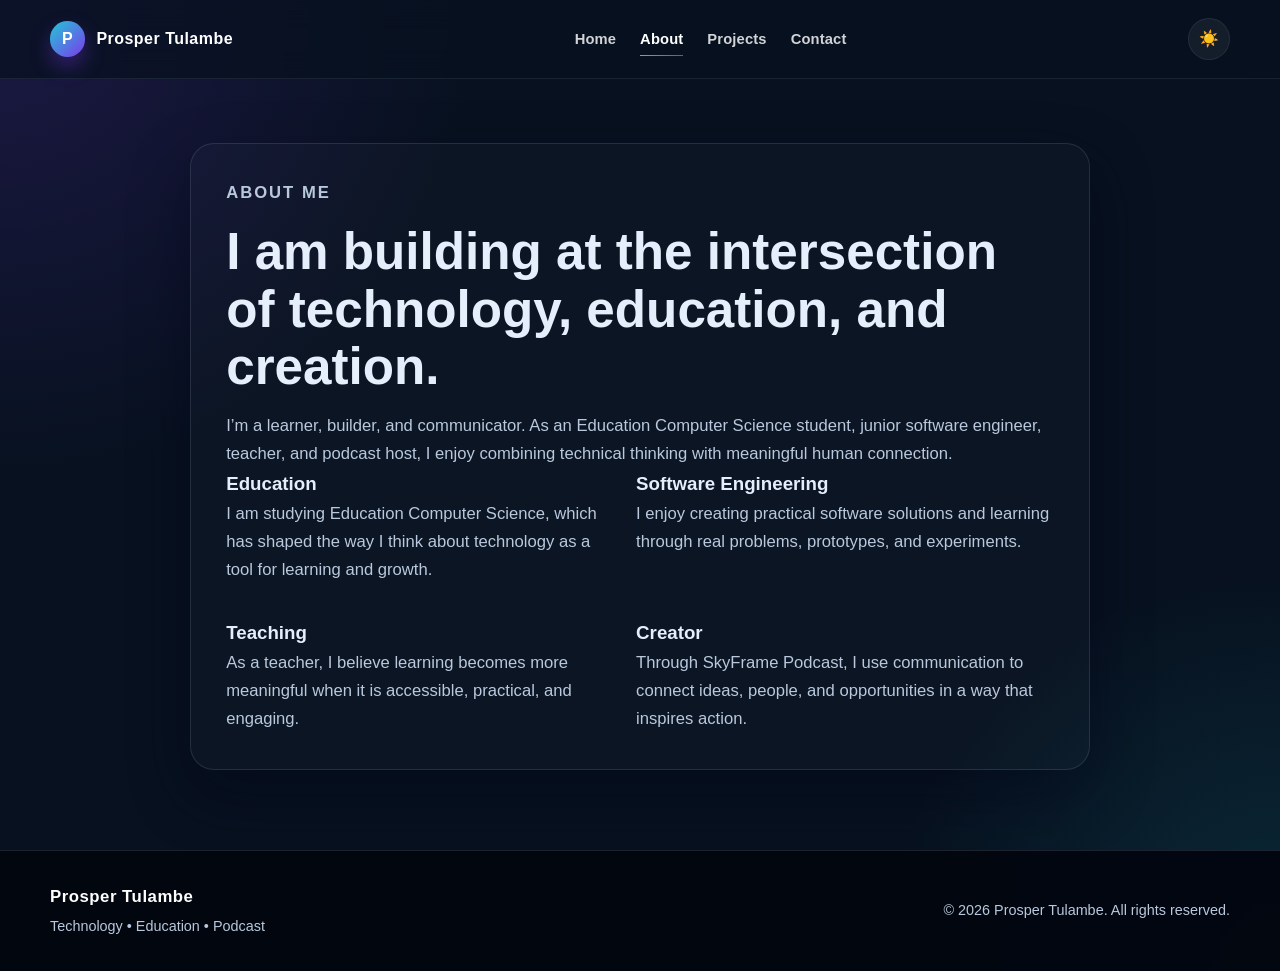
==== about.html @ 8300c0da "this is my initial portfolio" ====
<!DOCTYPE html>
<html lang="en">
<head>
    <meta charset="UTF-8">
    <meta name="viewport" content="width=device-width, initial-scale=1.0">
    <title>About | Prosper Tulambe</title>
    <link rel="stylesheet" href="css/style.css">
</head>
<body>
    <header class="site-header">
        <nav class="navbar container" aria-label="Main navigation">
            <a href="index.html" class="brand" aria-label="Prosper Tulambe home">
                <span class="brand-mark">P</span>
                <span>Prosper Tulambe</span>
            </a>

            <ul class="nav-list">
                <li><a href="index.html">Home</a></li>
                <li><a href="about.html" class="active">About</a></li>
                <li><a href="projects.html">Projects</a></li>
               
                <li><a href="contact.html">Contact</a></li>
            </ul>

            <button class="theme-toggle" type="button" aria-label="Switch to light mode">☀️</button>
        </nav>
    </header>

    <main class="page-main container">
        <section class="content-block">
            <p class="eyebrow">About Me</p>
            <h1>I am building at the intersection of technology, education, and creation.</h1>
            <p>
                I’m a learner, builder, and communicator. As an Education Computer Science student,
                junior software engineer, teacher, and podcast host, I enjoy combining technical thinking
                with meaningful human connection.
            </p>

            <div class="about-grid">
                <div>
                    <h3>Education</h3>
                    <p>I am studying Education Computer Science, which has shaped the way I think about technology as a tool for learning and growth.</p>
                </div>
                <div>
                    <h3>Software Engineering</h3>
                    <p>I enjoy creating practical software solutions and learning through real problems, prototypes, and experiments.</p>
                </div>
                <div>
                    <h3>Teaching</h3>
                    <p>As a teacher, I believe learning becomes more meaningful when it is accessible, practical, and engaging.</p>
                </div>
                <div>
                    <h3>Creator</h3>
                    <p>Through SkyFrame Podcast, I use communication to connect ideas, people, and opportunities in a way that inspires action.</p>
                </div>
            </div>
        </section>
    </main>

    <footer class="site-footer">
        <div class="container footer-inner footer-simple">
            <div class="footer-brand">
                <h3>Prosper Tulambe</h3>
                <p>Technology • Education • Podcast</p>
            </div>
            <p class="footer-copy">© 2026 Prosper Tulambe. All rights reserved.</p>
        </div>
    </footer>

    <script src="js/script.js"></script>
</body>
</html>
---- css/style.css ----
:root {
    --bg: #07111f;
    --bg-soft: #0d1b2a;
    --panel: rgba(15, 23, 42, 0.72);
    --panel-strong: rgba(8, 15, 26, 0.9);
    --surface: #ffffff;
    --surface-soft: #eef5ff;
    --primary: #7c3aed;
    --primary-strong: #5b21b6;
    --secondary: #22c7d6;
    --text: #e5eefb;
    --text-soft: #b9c8dc;
    --text-dark: #0f172a;
    --text-muted: #65758a;
    --line: rgba(148, 163, 184, 0.18);
    --shadow: 0 24px 60px rgba(2, 6, 23, 0.38);
    --radius: 22px;
    --radius-lg: 32px;
}

body.light-mode {
    --bg: #f3f7fb;
    --bg-soft: #eaf1ff;
    --panel: rgba(255, 255, 255, 0.8);
    --panel-strong: rgba(255, 255, 255, 0.95);
    --surface: #ffffff;
    --surface-soft: #edf5ff;
    --primary: #6d4ae8;
    --primary-strong: #4c2ec2;
    --secondary: #0ea5a4;
    --text: #111827;
    --text-soft: #475569;
    --text-dark: #0f172a;
    --text-muted: #64748b;
    --line: rgba(15, 23, 42, 0.08);
    --shadow: 0 18px 40px rgba(15, 23, 42, 0.12);
}

* {
    margin: 0;
    padding: 0;
    box-sizing: border-box;
}

html {
    scroll-behavior: smooth;
}

body {
    font-family: "Inter", "Segoe UI", sans-serif;
    background:
        radial-gradient(circle at top left, rgba(124, 58, 237, 0.18), transparent 30%),
        radial-gradient(circle at bottom right, rgba(34, 199, 214, 0.14), transparent 25%),
        var(--bg);
    color: var(--text);
    line-height: 1.7;
    transition: background 0.3s ease, color 0.3s ease;
}

body.light-mode {
    background:
        radial-gradient(circle at top left, rgba(109, 74, 232, 0.12), transparent 30%),
        radial-gradient(circle at bottom right, rgba(14, 165, 164, 0.10), transparent 28%),
        var(--bg);
}

a {
    color: inherit;
    text-decoration: none;
}

img {
    display: block;
    max-width: 100%;
}

button,
input,
textarea {
    font: inherit;
}

.container {
    width: min(1180px, calc(100% - 2rem));
    margin: 0 auto;
}

.site-header {
    position: sticky;
    top: 0;
    z-index: 50;
    backdrop-filter: blur(16px);
    background: rgba(7, 17, 31, 0.72);
    border-bottom: 1px solid rgba(148, 163, 184, 0.12);
    transition: background 0.3s ease, border-color 0.3s ease;
}

body.light-mode .site-header {
    background: rgba(255, 255, 255, 0.8);
    border-color: rgba(15, 23, 42, 0.08);
}

.navbar {
    display: flex;
    align-items: center;
    justify-content: space-between;
    min-height: 78px;
    gap: 1rem;
}

.brand {
    display: inline-flex;
    align-items: center;
    gap: 0.7rem;
    color: #fff;
    font-weight: 700;
    letter-spacing: 0.03em;
}

body.light-mode .brand {
    color: var(--text-dark);
}

.brand-mark {
    display: inline-flex;
    width: 2.2rem;
    height: 2.2rem;
    align-items: center;
    justify-content: center;
    border-radius: 50%;
    background: linear-gradient(135deg, var(--secondary), var(--primary));
    color: #fff;
    font-weight: 800;
    box-shadow: 0 10px 20px rgba(124, 58, 237, 0.35);
}

.nav-list {
    list-style: none;
    display: flex;
    align-items: center;
    justify-content: center;
    gap: 1.5rem;
    padding: 0;
    background: transparent;
    border: none;
    border-radius: 0;
    box-shadow: none;
}

body.light-mode .nav-list {
    background: transparent;
    border-color: transparent;
}

.nav-list a {
    position: relative;
    color: rgba(255, 255, 255, 0.82);
    font-size: 0.92rem;
    font-weight: 600;
    letter-spacing: 0.01em;
    transition: color 0.25s ease;
    padding: 0.2rem 0;
    background: transparent;
    border: none;
    border-radius: 0;
}

body.light-mode .nav-list a {
    color: var(--text-dark);
}

.nav-list a::after {
    content: "";
    position: absolute;
    left: 0;
    bottom: -0.35rem;
    width: 100%;
    height: 1.5px;
    background: linear-gradient(90deg, var(--secondary), var(--primary));
    transform: scaleX(0);
    transform-origin: left center;
    transition: transform 0.25s ease;
}

.nav-list a:hover,
.nav-list a.active {
    color: #fff;
}

body.light-mode .nav-list a:hover,
body.light-mode .nav-list a.active {
    color: var(--primary-strong);
}

.nav-list a:hover::after,
.nav-list a.active::after {
    transform: scaleX(1);
}

.theme-toggle {
    width: 42px;
    height: 42px;
    border: 1px solid rgba(148, 163, 184, 0.12);
    background: rgba(255, 255, 255, 0.06);
    color: #fff;
    border-radius: 50%;
    cursor: pointer;
    transition: transform 0.25s ease, background 0.25s ease;
}

body.light-mode .theme-toggle {
    background: rgba(15, 23, 42, 0.05);
    color: var(--text-dark);
}

.theme-toggle:hover {
    transform: translateY(-1px);
}

main {
    overflow: hidden;
}

.hero {
    display: grid;
    grid-template-columns: 1.1fr 0.9fr;
    align-items: center;
    gap: 3rem;
    min-height: 80vh;
    padding: 4rem 0 2rem;
}

.hero-copy {
    max-width: 620px;
}

.eyebrow {
    display: inline-block;
    margin-bottom: 1rem;
    font-size: 0.78rem;
    font-weight: 700;
    letter-spacing: 0.12em;
    text-transform: uppercase;
    color: var(--secondary);
}

.hero-copy h1 {
    font-size: clamp(2.5rem, 4vw, 4.6rem);
    line-height: 1.06;
    letter-spacing: -0.05em;
    margin-bottom: 1rem;
    opacity: 0;
    transform: translateX(-28px);
    animation: slideInHero 0.9s cubic-bezier(0.2, 0.8, 0.2, 1) 0.15s forwards;
}

@keyframes slideInHero {
    0% {
        opacity: 0;
        transform: translateX(-28px);
    }
    100% {
        opacity: 1;
        transform: translateX(0);
    }
}

.lead {
    color: var(--text-soft);
    font-size: 1.08rem;
    max-width: 58ch;
}

.hero-actions {
    display: flex;
    flex-wrap: wrap;
    gap: 1rem;
    margin: 1.7rem 0 1.4rem;
}

.btn {
    display: inline-flex;
    align-items: center;
    justify-content: center;
    min-height: 3.15rem;
    padding: 0.8rem 1.4rem;
    border-radius: 999px;
    font-weight: 700;
    transition: transform 0.25s ease, box-shadow 0.25s ease, border-color 0.25s ease;
}

.btn:hover {
    transform: translateY(-2px);
}

.btn-primary {
    background: linear-gradient(135deg, var(--primary), var(--secondary));
    color: #fff;
    box-shadow: 0 18px 32px rgba(124, 58, 237, 0.25);
}

.btn-secondary {
    background: rgba(255, 255, 255, 0.04);
    border: 1px solid rgba(148, 163, 184, 0.24);
    color: var(--text);
}

body.light-mode .btn-secondary {
    background: rgba(15, 23, 42, 0.02);
}

.social-links {
    display: flex;
    flex-wrap: wrap;
    gap: 0.8rem;
}

.social-links a {
    padding: 0.55rem 0.9rem;
    border-radius: 999px;
    border: 1px solid rgba(148, 163, 184, 0.18);
    background: rgba(255, 255, 255, 0.02);
    color: var(--text-soft);
    font-size: 0.85rem;
    font-weight: 600;
}

.hero-visual {
    display: flex;
    justify-content: center;
}

.profile-ring {
    position: relative;
    width: min(420px, 85vw);
    aspect-ratio: 1;
    border-radius: 50%;
    padding: 3px;
    background: linear-gradient(135deg, rgba(34, 199, 214, 0.9), rgba(124, 58, 237, 0.9));
    box-shadow: 0 20px 40px rgba(124, 58, 237, 0.14);
}

.profile-ring::before {
    content: "";
    position: absolute;
    inset: -5px;
    border-radius: 50%;
    border: 1px solid rgba(255, 255, 255, 0.12);
}

.profile-ring img {
    width: 100%;
    height: 100%;
    object-fit: cover;
    border-radius: 50%;
    border: 1px solid rgba(255, 255, 255, 0.35);
}

.feature-section {
    padding: 2rem 0 5rem;
}

.section-title {
    margin-bottom: 2rem;
}

.section-title h2 {
    font-size: clamp(2rem, 3vw, 3rem);
    letter-spacing: -0.04em;
    line-height: 1.1;
}

.feature-grid {
    display: grid;
    grid-template-columns: repeat(3, minmax(0, 1fr));
    gap: 1.4rem;
}

.feature-card {
    background: rgba(255, 255, 255, 0.02);
    border: 1px solid var(--line);
    border-radius: 20px;
    padding: 1.6rem;
    box-shadow: var(--shadow);
    transition: transform 0.25s ease, border-color 0.25s ease;
}

.feature-card:hover {
    transform: translateY(-4px);
    border-color: rgba(124, 58, 237, 0.35);
}

.feature-icon {
    display: inline-flex;
    align-items: center;
    justify-content: center;
    width: 52px;
    height: 52px;
    border-radius: 14px;
    background: linear-gradient(135deg, rgba(34, 199, 214, 0.18), rgba(124, 58, 237, 0.18));
    font-size: 1.5rem;
    margin-bottom: 1rem;
}

.feature-card h3 {
    margin-bottom: 0.7rem;
    font-size: 1.3rem;
}

.feature-card p {
    color: var(--text-soft);
}

.info-section {
    padding-bottom: 2rem;
}

.info-panel {
    display: grid;
    grid-template-columns: 1.2fr 0.8fr;
    gap: 1.5rem;
    padding: 2rem;
    border-radius: 28px;
    border: 1px solid var(--line);
    background: rgba(255, 255, 255, 0.02);
    box-shadow: var(--shadow);
}

.info-copy {
    display: grid;
    gap: 1rem;
}

.info-copy h2 {
    font-size: clamp(1.8rem, 2.5vw, 2.8rem);
    line-height: 1.15;
}

.highlight-list {
    list-style: none;
    display: grid;
    gap: 0.8rem;
    margin-top: 0.5rem;
}

.highlight-list li {
    position: relative;
    padding-left: 1.35rem;
    color: var(--text-soft);
}

.highlight-list li::before {
    content: "•";
    position: absolute;
    left: 0;
    color: var(--secondary);
    font-size: 1.4rem;
    line-height: 1;
}

.stats-box {
    display: grid;
    gap: 1rem;
    align-content: center;
}

.stat-item {
    padding: 1.3rem 1.2rem;
    border-radius: 20px;
    background: rgba(255, 255, 255, 0.03);
    border: 1px solid var(--line);
}

.stat-item strong {
    display: block;
    font-size: clamp(1.7rem, 2vw, 2.3rem);
    color: #fff;
}

.stat-item span {
    color: var(--text-soft);
}

.project-preview-grid {
    display: grid;
    grid-template-columns: repeat(3, minmax(0, 1fr));
    gap: 1.5rem;
}

.mini-project {
    padding: 1.6rem;
    border-radius: 24px;
    border: 1px solid var(--line);
    background: rgba(255, 255, 255, 0.02);
    box-shadow: var(--shadow);
}

.mini-project h3 {
    margin: 0.8rem 0 0.7rem;
    font-size: 1.35rem;
}

.mini-project p {
    color: var(--text-soft);
}

.mini-project ul {
    margin-top: 1rem;
    padding-left: 1.1rem;
    color: var(--text-soft);
}

.status-tag.in-progress {
    background: rgba(34, 199, 214, 0.12);
    color: #bef7ff;
}

.status-tag.prototype {
    background: rgba(124, 58, 237, 0.12);
    color: #d8c7ff;
}

.status-tag.planned {
    background: rgba(251, 191, 36, 0.12);
    color: #f8d77c;
}

.video-feature-grid {
    display: grid;
    grid-template-columns: 1.3fr 0.85fr 0.85fr;
    gap: 1.25rem;
}

.video-feature-card {
    display: grid;
    gap: 1rem;
    padding: 1rem;
    border-radius: 24px;
    border: 1px solid var(--line);
    background: rgba(255, 255, 255, 0.02);
    box-shadow: var(--shadow);
}

.video-feature-card.feature-main {
    grid-column: span 1;
}

.video-frame {
    overflow: hidden;
    border-radius: 18px;
    background: #000;
    min-height: 260px;
}

.video-frame iframe {
    width: 100%;
    height: 100%;
    min-height: 260px;
    border: 0;
}

.video-thumb {
    min-height: 180px;
    border-radius: 18px;
    background-size: cover;
    background-position: center;
}

.thumb-a {
    background: linear-gradient(135deg, rgba(124, 58, 237, 0.4), rgba(34, 199, 214, 0.35)), url('https://images.unsplash.com/photo-1492691527719-9d1e07e534b4?auto=format&fit=crop&w=900&q=80') center/cover no-repeat;
}

.thumb-b {
    background: linear-gradient(135deg, rgba(124, 58, 237, 0.4), rgba(34, 199, 214, 0.35)), url('https://images.unsplash.com/photo-1522202176988-66273c2fd55f?auto=format&fit=crop&w=900&q=80') center/cover no-repeat;
}

.video-copy {
    display: grid;
    gap: 0.7rem;
}

.video-copy h3 {
    font-size: 1.3rem;
}

.video-copy p {
    color: var(--text-soft);
}

.video-copy a {
    color: #fff;
    font-weight: 700;
}

.video-tag {
    display: inline-flex;
    width: fit-content;
    padding: 0.45rem 0.75rem;
    border-radius: 999px;
    background: rgba(34, 199, 214, 0.12);
    color: #bef7ff;
    font-size: 0.7rem;
    font-weight: 700;
    letter-spacing: 0.05em;
    text-transform: uppercase;
}

.page-main {
    padding: 4rem 0 5rem;
}

.content-block {
    max-width: 900px;
    margin: 0 auto;
    background: rgba(255, 255, 255, 0.02);
    border: 1px solid var(--line);
    border-radius: 24px;
    padding: 2.2rem;
    box-shadow: var(--shadow);
}

.content-block h1 {
    font-size: clamp(2rem, 4vw, 3.2rem);
    line-height: 1.12;
    margin-bottom: 1rem;
}

.content-block p {
    color: var(--text-soft);
    font-size: 1.04rem;
}

.contact-actions {
    display: grid;
    gap: 1rem;
    margin-top: 2rem;
}

.contact-action {
    display: flex;
    align-items: center;
    gap: 1rem;
    padding: 1rem 1.1rem;
    border-radius: 18px;
    border: 1px solid var(--line);
    background: rgba(255, 255, 255, 0.02);
    color: var(--text);
    text-decoration: none;
    transition: transform 0.25s ease, border-color 0.25s ease, background 0.25s ease;
}

.contact-action:hover {
    transform: translateY(-2px);
    border-color: rgba(255, 255, 255, 0.18);
    background: rgba(255, 255, 255, 0.04);
}

.contact-icon {
    display: inline-flex;
    align-items: center;
    justify-content: center;
    width: 3.1rem;
    height: 3.1rem;
    border-radius: 14px;
    background: rgba(255, 255, 255, 0.04);
    border: 1px solid rgba(148, 163, 184, 0.12);
    flex-shrink: 0;
}

.contact-action strong {
    display: block;
    color: #fff;
    margin-bottom: 0.15rem;
}

.contact-action small {
    color: var(--text-soft);
    font-size: 0.82rem;
}

.contact-action.whatsapp .contact-icon {
    background: rgba(37, 211, 102, 0.12);
    border-color: rgba(37, 211, 102, 0.22);
}

.contact-action.email .contact-icon {
    background: rgba(234, 67, 53, 0.1);
    border-color: rgba(234, 67, 53, 0.2);
}

.contact-action.whatsapp .contact-icon i {
    color: #25D366;
    font-size: 1.5rem;
}

.contact-action.email .contact-icon i {
    color: #EA4335;
    font-size: 1.4rem;
}

body.light-mode .contact-action {
    background: rgba(15, 23, 42, 0.02);
    border-color: rgba(15, 23, 42, 0.10);
}

body.light-mode .contact-action .contact-icon {
    background: #ffffff;
    border-color: rgba(15, 23, 42, 0.08);
}

body.light-mode .contact-action strong {
    color: #111827;
}

@media (max-width: 900px) {
    .navbar {
        flex-wrap: wrap;
        padding: 0.8rem 0;
    }

    .nav-list {
        order: 3;
        width: 100%;
        flex-wrap: wrap;
        gap: 0.8rem 1rem;
        padding: 0.8rem 1rem;
    }

    .hero {
        grid-template-columns: 1fr;
        text-align: center;
        padding-top: 3rem;
    }

    .hero-copy {
        max-width: 100%;
    }

    .hero-actions,
    .social-links {
        justify-content: center;
    }

    .feature-grid {
        grid-template-columns: 1fr;
    }
}

@media (max-width: 560px) {
    .brand span:last-child {
        display: none;
    }

    .nav-list {
        justify-content: center;
    }

    .nav-list li {
        width: auto;
    }

    .hero {
        min-height: auto;
    }

    .hero-copy h1 {
        font-size: 2.3rem;
    }

    .content-block {
        padding: 1.5rem;
    }
}
    gap: 0.85rem;
    margin-top: 1.2rem;
}

.social-row a,
.socials a {
    color: rgba(255, 255, 255, 0.8);
    font-weight: 600;
    transition: color 0.2s ease;
}

.social-row a:hover,
.socials a:hover {
    color: #fff;
}

.mini-stats {
    display: flex;
    flex-wrap: wrap;
    gap: 1rem;
    list-style: none;
    margin-top: 2rem;
}

.mini-stats li {
    min-width: 125px;
    padding: 1rem 1.1rem;
    background: rgba(15, 23, 42, 0.5);
    border: 1px solid var(--line);
    border-radius: 18px;
    box-shadow: var(--shadow);
}

.mini-stats strong {
    display: block;
    font-size: 1.4rem;
    color: #fff;
}

.mini-stats span {
    color: var(--text-soft);
    font-size: 0.82rem;
}

.hero-visual {
    display: flex;
    justify-content: center;
}

.profile-card {
    position: relative;
    width: min(100%, 480px);
    padding: 1rem;
    border-radius: var(--radius-lg);
    background: linear-gradient(135deg, rgba(124, 58, 237, 0.28), rgba(34, 199, 214, 0.12));
    border: 1px solid rgba(162, 180, 216, 0.15);
    box-shadow: var(--shadow);
}

.glow-ring {
    position: absolute;
    inset: 12% 10% auto auto;
    width: 120px;
    height: 120px;
    border-radius: 50%;
    background: rgba(34, 199, 214, 0.25);
    filter: blur(14px);
}

.profile-card img {
    position: relative;
    z-index: 1;
    width: 100%;
    height: 620px;
    object-fit: cover;
    border-radius: calc(var(--radius-lg) - 12px);
}

.section-heading {
    margin-bottom: 2rem;
}

.section-heading h2 {
    font-size: clamp(2rem, 3vw, 3rem);
    margin-bottom: 0;
}

.about-grid {
    display: grid;
    grid-template-columns: 0.95fr 1.05fr;
    gap: 2rem;
    align-items: start;
}

.about-story {
    display: grid;
    gap: 1rem;
    padding: 2rem;
    border-radius: var(--radius);
    background: rgba(15, 23, 42, 0.45);
    border: 1px solid var(--line);
    box-shadow: var(--shadow);
}

.about-story strong {
    color: #fff;
}

.about-cards {
    display: grid;
    grid-template-columns: repeat(2, minmax(0, 1fr));
    gap: 1.25rem;
}

.info-card,
.detail-card,
.project-card,
.skill-card,
.build-card,
.video-card,
.podcast-card,
.contact-form-wrap,
.timeline-item {
    background: rgba(15, 23, 42, 0.52);
    border: 1px solid var(--line);
    border-radius: var(--radius);
    box-shadow: var(--shadow);
}

.info-card,
.detail-card,
.project-card,
.skill-card,
.build-card,
.video-card,
.contact-form-wrap {
    padding: 1.5rem;
}

.card-icon {
    display: inline-flex;
    width: 2.3rem;
    height: 2.3rem;
    align-items: center;
    justify-content: center;
    border-radius: 50%;
    background: rgba(124, 58, 237, 0.12);
    color: #d5c5ff;
    font-size: 0.78rem;
    font-weight: 700;
    margin-bottom: 0.8rem;
}

.info-card h3,
.detail-card h3,
.project-card h3,
.skill-card h3,
.video-card h3,
.build-card h3 {
    margin-bottom: 0.6rem;
    color: #fff;
}

.filter-bar {
    display: flex;
    flex-wrap: wrap;
    gap: 0.8rem;
    margin-bottom: 1.8rem;
}

.filter-btn {
    padding: 0.7rem 1rem;
    border: 1px solid var(--line);
    border-radius: 999px;
    background: rgba(15, 23, 42, 0.28);
    color: var(--text-soft);
    font-weight: 600;
    cursor: pointer;
    transition: all 0.25s ease;
}

.filter-btn.active,
.filter-btn:hover {
    background: linear-gradient(135deg, rgba(124, 58, 237, 0.22), rgba(34, 199, 214, 0.1));
    color: var(--text);
    border-color: rgba(124, 58, 237, 0.35);
}

.skills-grid {
    display: grid;
    grid-template-columns: repeat(2, minmax(0, 1fr));
    gap: 1.5rem;
}

.skill-card ul {
    list-style: none;
    display: grid;
    gap: 0.65rem;
    margin-top: 0.8rem;
}

.skill-card li {
    display: flex;
    align-items: center;
    justify-content: space-between;
    gap: 1rem;
    padding: 0.7rem 0.8rem;
    border-radius: 12px;
    background: rgba(148, 163, 184, 0.06);
    border: 1px solid rgba(148, 163, 184, 0.08);
    color: var(--text);
}

.skill-card em {
    color: var(--secondary);
    font-style: normal;
    font-size: 0.75rem;
    letter-spacing: 0.04em;
    text-transform: uppercase;
}

.project-grid {
    display: grid;
    grid-template-columns: repeat(3, minmax(0, 1fr));
    gap: 1.5rem;
}

.project-top {
    display: flex;
    justify-content: space-between;
    gap: 0.7rem;
    align-items: center;
    margin-bottom: 1rem;
}

.status-tag {
    display: inline-flex;
    align-items: center;
    padding: 0.5rem 0.7rem;
    border-radius: 999px;
    background: rgba(34, 199, 214, 0.14);
    color: #baf2f6;
    font-size: 0.72rem;
    font-weight: 700;
    letter-spacing: 0.02em;
}

.project-type {
    color: var(--text-soft);
    font-size: 0.75rem;
    text-transform: uppercase;
    letter-spacing: 0.06em;
}

.project-card ul {
    margin: 1rem 0 1.2rem;
    padding-left: 1.2rem;
    color: var(--text-soft);
}

.meta-stack {
    display: flex;
    flex-wrap: wrap;
    gap: 0.5rem;
    margin-bottom: 1rem;
}

.meta-stack span {
    display: inline-flex;
    padding: 0.38rem 0.6rem;
    border-radius: 999px;
    background: rgba(148, 163, 184, 0.08);
    color: var(--text);
    font-size: 0.72rem;
}

.progress-wrap {
    margin-top: 0.8rem;
}

.progress-label {
    display: flex;
    justify-content: space-between;
    color: var(--text-soft);
    font-size: 0.8rem;
    margin-bottom: 0.5rem;
}

.progress-bar {
    width: 100%;
    height: 8px;
    background: rgba(148, 163, 184, 0.12);
    border-radius: 999px;
    overflow: hidden;
}

.progress-bar span {
    display: block;
    height: 100%;
    border-radius: inherit;
    background: linear-gradient(90deg, var(--secondary), var(--primary));
}

.project-actions {
    display: flex;
    gap: 0.7rem;
    margin-top: 1.2rem;
}

.podcast-section {
    background: linear-gradient(135deg, rgba(124, 58, 237, 0.08), rgba(34, 199, 214, 0.08));
    border-top: 1px solid var(--line);
    border-bottom: 1px solid var(--line);
}

.podcast-grid {
    display: grid;
    grid-template-columns: 1.03fr 0.97fr;
    gap: 2rem;
    align-items: center;
}

.podcast-role {
    display: flex;
    align-items: center;
    gap: 1rem;
    margin: 1.5rem 0 1rem;
    padding: 0.9rem 1rem;
    width: fit-content;
    border-radius: 15px;
    background: rgba(15, 23, 42, 0.36);
    border: 1px solid var(--line);
}

.podcast-role span {
    color: var(--secondary);
    font-weight: 700;
    text-transform: uppercase;
    font-size: 0.72rem;
    letter-spacing: 0.08em;
}

.podcast-panel {
    display: grid;
    gap: 1rem;
}

.podcast-card {
    padding: 1.5rem;
}

.episode-badge,
.video-tag {
    display: inline-flex;
    padding: 0.45rem 0.7rem;
    border-radius: 999px;
    background: rgba(34, 199, 214, 0.14);
    color: #bef7ff;
    font-size: 0.7rem;
    font-weight: 700;
    letter-spacing: 0.05em;
    text-transform: uppercase;
    margin-bottom: 0.7rem;
}

.podcast-list {
    display: grid;
    gap: 0.7rem;
}

.episode-item {
    display: flex;
    justify-content: space-between;
    gap: 1rem;
    align-items: center;
    padding: 1rem 1.1rem;
    border-radius: 14px;
    background: rgba(15, 23, 42, 0.22);
    border: 1px solid var(--line);
}

.episode-item span {
    color: var(--secondary);
    font-weight: 700;
    font-size: 0.8rem;
}

.youtube-layout {
    display: grid;
    grid-template-columns: 1.15fr 0.85fr;
    gap: 1.6rem;
    align-items: stretch;
}

.youtube-featured {
    display: grid;
    gap: 1rem;
    padding: 1.2rem;
    border: 1px solid var(--line);
    border-radius: var(--radius);
    background: rgba(15, 23, 42, 0.45);
    box-shadow: var(--shadow);
}

.video-thumb {
    min-height: 260px;
    border-radius: 18px;
    background-size: cover;
    background-position: center;
}

.video-thumb.large {
    background: linear-gradient(135deg, rgba(124, 58, 237, 0.6), rgba(34, 199, 214, 0.5)), url('https://images.unsplash.com/photo-1492691527719-9d1e07e534b4?auto=format&fit=crop&w=1200&q=80') center/cover no-repeat;
}

.thumb-a {
    background: linear-gradient(135deg, rgba(124, 58, 237, 0.5), rgba(34, 199, 214, 0.4)), url('https://images.unsplash.com/photo-1522202176988-66273c2fd55f?auto=format&fit=crop&w=800&q=80') center/cover no-repeat;
}

.thumb-b {
    background: linear-gradient(135deg, rgba(124, 58, 237, 0.5), rgba(34, 199, 214, 0.4)), url('https://images.unsplash.com/photo-1516321318423-f06f85e504b3?auto=format&fit=crop&w=800&q=80') center/cover no-repeat;
}

.thumb-c {
    background: linear-gradient(135deg, rgba(124, 58, 237, 0.5), rgba(34, 199, 214, 0.4)), url('https://images.unsplash.com/photo-1516321165247-4aa89a48be28?auto=format&fit=crop&w=800&q=80') center/cover no-repeat;
}

.video-grid {
    display: grid;
    gap: 1rem;
}

.video-body {
    display: flex;
    justify-content: space-between;
    gap: 1rem;
    align-items: center;
    margin-top: 0.8rem;
}

.video-body span {
    color: var(--secondary);
    font-size: 0.74rem;
    font-weight: 700;
    text-transform: uppercase;
    letter-spacing: 0.08em;
}

.video-body a {
    color: #fff;
    font-weight: 700;
}

.timeline {
    display: grid;
    gap: 1rem;
}

.timeline-item {
    display: grid;
    grid-template-columns: 120px 1fr;
    gap: 1.2rem;
    padding: 1.4rem 1.5rem;
    transition: transform 0.25s ease, border-color 0.25s ease;
}

.timeline-item.active {
    border-color: rgba(124, 58, 237, 0.5);
    transform: translateX(4px);
}

.timeline-year {
    color: var(--secondary);
    font-weight: 800;
    letter-spacing: 0.04em;
}

.timeline-content h3 {
    margin-bottom: 0.5rem;
    color: #fff;
}

.building-grid {
    display: grid;
    grid-template-columns: repeat(3, minmax(0, 1fr));
    gap: 1.5rem;
}

.build-label {
    display: inline-flex;
    margin-bottom: 0.8rem;
    padding: 0.45rem 0.7rem;
    border-radius: 999px;
    background: rgba(124, 58, 237, 0.12);
    color: #d5c5ff;
    font-size: 0.72rem;
    font-weight: 700;
    letter-spacing: 0.06em;
    text-transform: uppercase;
}

.build-card ul {
    list-style: disc;
    padding-left: 1.05rem;
    color: var(--text-soft);
    margin-top: 1rem;
}

.contact-section {
    padding-bottom: 6rem;
}

.contact-layout {
    display: grid;
    grid-template-columns: 0.95fr 1.05fr;
    gap: 2rem;
    align-items: center;
}

.contact-details {
    display: grid;
    gap: 1rem;
    margin-top: 2rem;
}

.contact-details span {
    display: block;
    margin-bottom: 0.35rem;
    color: var(--secondary);
    font-size: 0.74rem;
    font-weight: 700;
    letter-spacing: 0.08em;
    text-transform: uppercase;
}

.contact-details a {
    color: #fff;
    font-weight: 600;
}

.contact-form-wrap {
    padding: 1.6rem;
}

.contact-form {
    display: grid;
    gap: 1rem;
}

.field-row {
    display: grid;
    grid-template-columns: repeat(2, minmax(0, 1fr));
    gap: 1rem;
}

.contact-form label {
    display: grid;
    gap: 0.5rem;
    color: var(--text-soft);
    font-weight: 600;
}

.contact-form input,
.contact-form textarea {
    width: 100%;
    border: 1px solid rgba(148, 163, 184, 0.2);
    border-radius: 15px;
    padding: 0.9rem 1rem;
    background: rgba(15, 23, 42, 0.4);
    color: var(--text);
}

.contact-form input:focus,
.contact-form textarea:focus {
    outline: none;
    border-color: rgba(124, 58, 237, 0.7);
    box-shadow: 0 0 0 4px rgba(124, 58, 237, 0.15);
}

.form-status {
    min-height: 1.3rem;
    color: #baf2f6;
    font-size: 0.9rem;
}

.site-footer {
    background: rgba(3, 6, 15, 0.96);
    border-top: 1px solid var(--line);
    padding: 1.5rem 0 2rem;
}

.footer-inner,
.footer-bottom {
    display: flex;
    align-items: center;
    justify-content: space-between;
    gap: 1rem;
}

.footer-simple {
    justify-content: space-between;
    align-items: center;
    padding-top: 0.5rem;
}

.footer-brand h3 {
    color: #fff;
    font-size: 1.05rem;
    letter-spacing: 0.03em;
    margin-bottom: 0.2rem;
}

.footer-brand p,
.footer-copy {
    color: var(--text-soft);
    font-size: 0.9rem;
}

.footer-name {
    color: #fff;
    font-weight: 700;
    letter-spacing: 0.04em;
}

.footer-role {
    color: var(--text-soft);
    font-size: 0.9rem;
}

.footer-links,
.footer-social {
    display: none;
}

.footer-bottom {
    display: none;
}

.reveal {
    opacity: 0;
    transform: translateY(24px);
    transition: opacity 0.7s ease, transform 0.7s ease;
}

.reveal.visible {
    opacity: 1;
    transform: translateY(0);
}

@media (max-width: 980px) {
    .hero,
    .podcast-grid,
    .youtube-layout,
    .contact-layout,
    .about-grid,
    .project-grid,
    .building-grid,
    .skills-grid,
    .about-cards {
        grid-template-columns: 1fr;
    }

    .project-grid,
    .building-grid {
        grid-template-columns: repeat(2, minmax(0, 1fr));
    }
}

@media (max-width: 720px) {
    .navbar {
        position: relative;
    }

    .nav-toggle {
        display: block;
    }

    .nav-links {
        position: absolute;
        top: calc(100% + 0.75rem);
        left: 0;
        right: 0;
        display: none;
        flex-direction: column;
        align-items: flex-start;
        gap: 0.85rem;
        padding: 1rem 1.2rem;
        background: rgba(7, 17, 31, 0.96);
        border-radius: 18px;
        border: 1px solid var(--line);
        box-shadow: var(--shadow);
    }

    .nav-links.open {
        display: flex;
    }

    .project-grid,
    .building-grid {
        grid-template-columns: 1fr;
    }

    .field-row {
        grid-template-columns: 1fr;
    }

    .footer-inner,
    .footer-bottom {
        flex-direction: column;
        text-align: center;
    }
}

@media (max-width: 520px) {
    .hero {
        min-height: auto;
        padding-top: 3rem;
    }

    .profile-card img {
        height: 420px;
    }

    .social-row,
    .cta-group,
    .project-actions {
        flex-direction: column;
        align-items: stretch;
    }

    .timeline-item {
        grid-template-columns: 1fr;
    }
}

@media (prefers-reduced-motion: reduce) {
    html {
        scroll-behavior: auto;
    }

    *, *::before, *::after {
        animation-duration: 0.01ms !important;
        animation-iteration-count: 1 !important;
        transition-duration: 0.01ms !important;
        scroll-behavior: auto !important;
    }

    .reveal {
        opacity: 1;
        transform: none;
    }
}
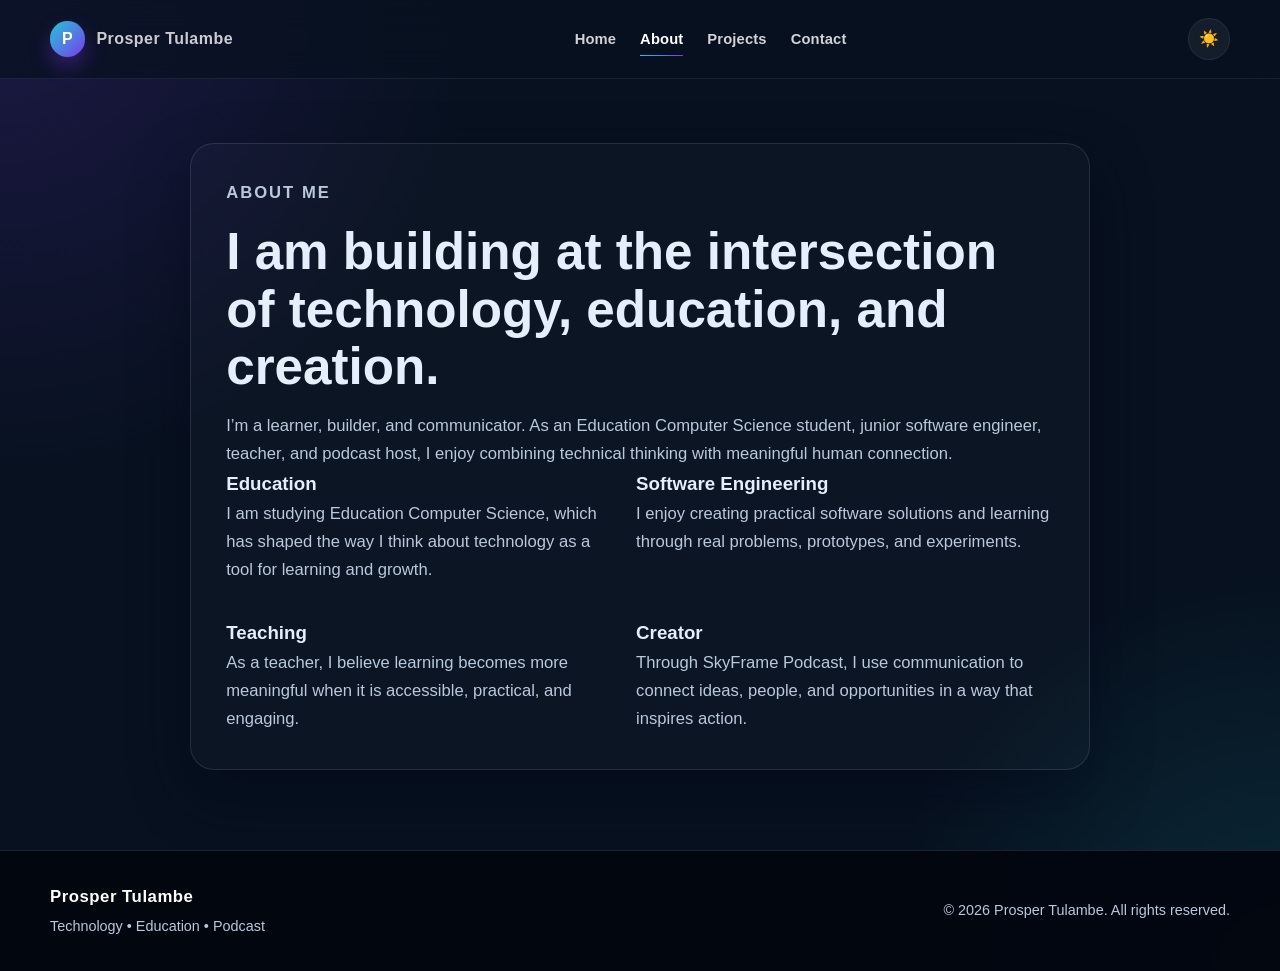
==== commit 48d06011: "updated one" ====
--- a/about.html
+++ b/about.html
@@ -14,15 +14,23 @@
                 <span>Prosper Tulambe</span>
             </a>
 
-            <ul class="nav-list">
-                <li><a href="index.html">Home</a></li>
-                <li><a href="about.html" class="active">About</a></li>
-                <li><a href="projects.html">Projects</a></li>
-               
-                <li><a href="contact.html">Contact</a></li>
-            </ul>
+            <div class="nav-panel">
+                <ul class="nav-list" id="navMenu">
+                    <li><a href="index.html">Home</a></li>
+                    <li><a href="about.html" class="active">About</a></li>
+                    <li><a href="projects.html">Projects</a></li>
+                    <li><a href="contact.html">Contact</a></li>
+                </ul>
+            </div>
 
-            <button class="theme-toggle" type="button" aria-label="Switch to light mode">☀️</button>
+            <div class="nav-actions">
+                <button class="theme-toggle" type="button" aria-label="Switch to light mode">☀️</button>
+                <button class="nav-toggle" type="button" aria-label="Toggle navigation" aria-expanded="false" aria-controls="navMenu">
+                    <span></span>
+                    <span></span>
+                    <span></span>
+                </button>
+            </div>
         </nav>
     </header>
 
--- a/css/style.css
+++ b/css/style.css
@@ -106,15 +106,32 @@
     justify-content: space-between;
     min-height: 78px;
     gap: 1rem;
+    position: relative;
+}
+
+.nav-panel {
+    display: flex;
+    align-items: center;
+    justify-content: center;
+    flex: 1;
+}
+
+.nav-actions {
+    display: flex;
+    align-items: center;
+    justify-content: flex-end;
+    gap: 0.75rem;
+    margin-left: auto;
 }
 
 .brand {
     display: inline-flex;
     align-items: center;
     gap: 0.7rem;
-    color: #fff;
+    color: #ffffffc9;
     font-weight: 700;
     letter-spacing: 0.03em;
+    white-space: nowrap;
 }
 
 body.light-mode .brand {
@@ -150,6 +167,50 @@
 body.light-mode .nav-list {
     background: transparent;
     border-color: transparent;
+}
+
+.nav-toggle {
+    display: none;
+    align-items: center;
+    justify-content: center;
+    flex-direction: column;
+    gap: 0.28rem;
+    width: 42px;
+    height: 42px;
+    border: 1px solid rgba(148, 163, 184, 0.12);
+    background: rgba(255, 255, 255, 0.06);
+    border-radius: 12px;
+    cursor: pointer;
+    transition: transform 0.25s ease, border-color 0.25s ease, background 0.25s ease;
+}
+
+.nav-toggle span {
+    width: 18px;
+    height: 2px;
+    border-radius: 999px;
+    background: #fff;
+    transition: transform 0.3s ease, opacity 0.3s ease;
+}
+
+body.light-mode .nav-toggle {
+    background: rgba(15, 23, 42, 0.05);
+    border-color: rgba(15, 23, 42, 0.08);
+}
+
+body.light-mode .nav-toggle span {
+    background: var(--text-dark);
+}
+
+.nav-toggle.is-open span:nth-child(1) {
+    transform: translateY(6px) rotate(45deg);
+}
+
+.nav-toggle.is-open span:nth-child(2) {
+    opacity: 0;
+}
+
+.nav-toggle.is-open span:nth-child(3) {
+    transform: translateY(-6px) rotate(-45deg);
 }
 
 .nav-list a {
@@ -718,12 +779,40 @@
         padding: 0.8rem 0;
     }
 
+    .nav-panel {
+        width: 100%;
+        order: 3;
+    }
+
+    .nav-actions {
+        order: 2;
+        margin-left: auto;
+    }
+
     .nav-list {
-        order: 3;
+        display: none;
         width: 100%;
-        flex-wrap: wrap;
-        gap: 0.8rem 1rem;
-        padding: 0.8rem 1rem;
+        flex-direction: column;
+        align-items: flex-start;
+        gap: 0.9rem;
+        padding: 1rem;
+        border: 1px solid var(--line);
+        border-radius: 18px;
+        background: rgba(7, 17, 31, 0.9);
+        box-shadow: var(--shadow);
+    }
+
+    .nav-list.is-open {
+        display: flex;
+    }
+
+    .nav-list a {
+        width: 100%;
+        font-size: 1rem;
+    }
+
+    .nav-toggle {
+        display: inline-flex;
     }
 
     .hero {
@@ -741,22 +830,30 @@
         justify-content: center;
     }
 
-    .feature-grid {
+    .info-panel,
+    .feature-grid,
+    .project-preview-grid,
+    .video-feature-grid,
+    .project-grid,
+    .skills-grid,
+    .about-grid,
+    .podcast-grid {
         grid-template-columns: 1fr;
     }
 }
 
 @media (max-width: 560px) {
-    .brand span:last-child {
-        display: none;
-    }
-
-    .nav-list {
-        justify-content: center;
-    }
-
-    .nav-list li {
-        width: auto;
+    .navbar {
+        gap: 0.75rem;
+    }
+
+    .brand {
+        font-size: 0.92rem;
+    }
+
+    .nav-toggle {
+        width: 40px;
+        height: 40px;
     }
 
     .hero {
@@ -770,9 +867,18 @@
     .content-block {
         padding: 1.5rem;
     }
-}
-    gap: 0.85rem;
-    margin-top: 1.2rem;
+
+    .video-frame,
+    .video-frame iframe {
+        min-height: 220px;
+    }
+}
+
+.social-row a,
+.socials a {
+    color: rgba(255, 255, 255, 0.8);
+    font-weight: 600;
+    transition: color 0.2s ease;
 }
 
 .social-row a,
